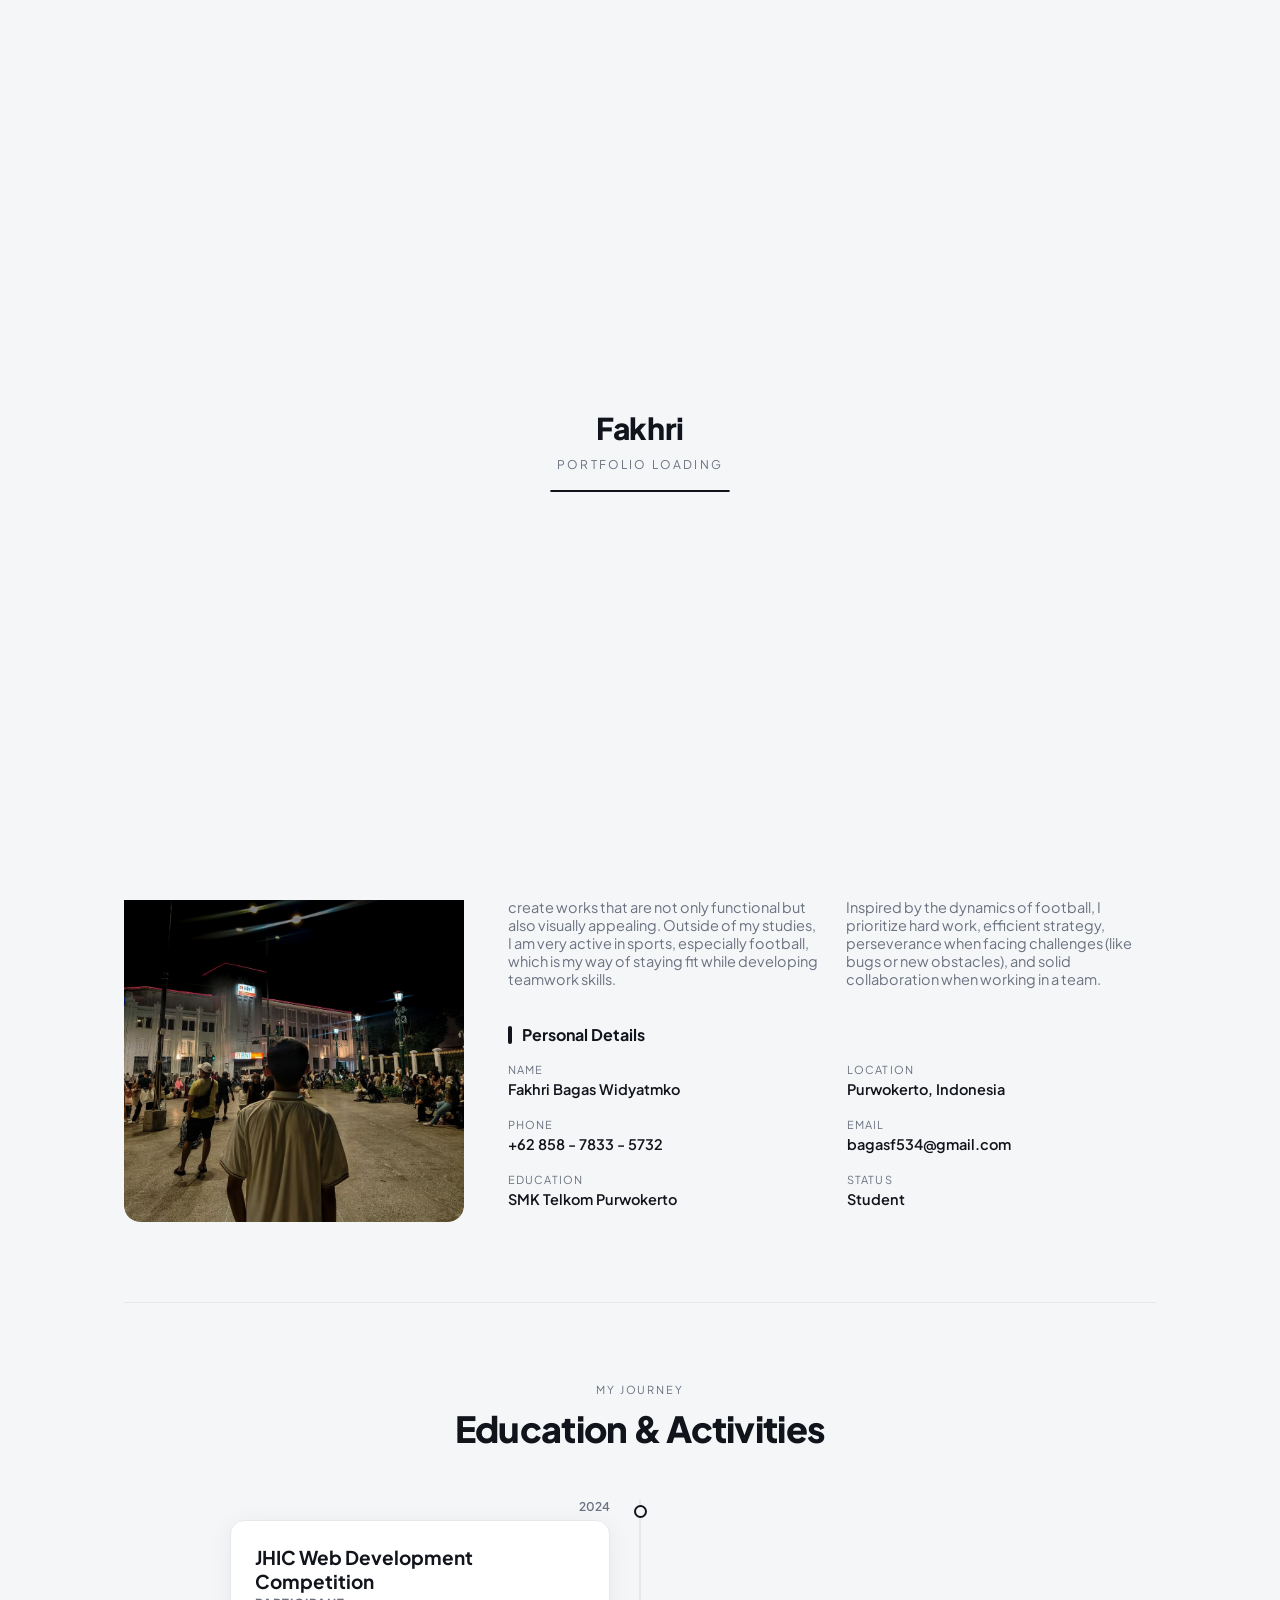
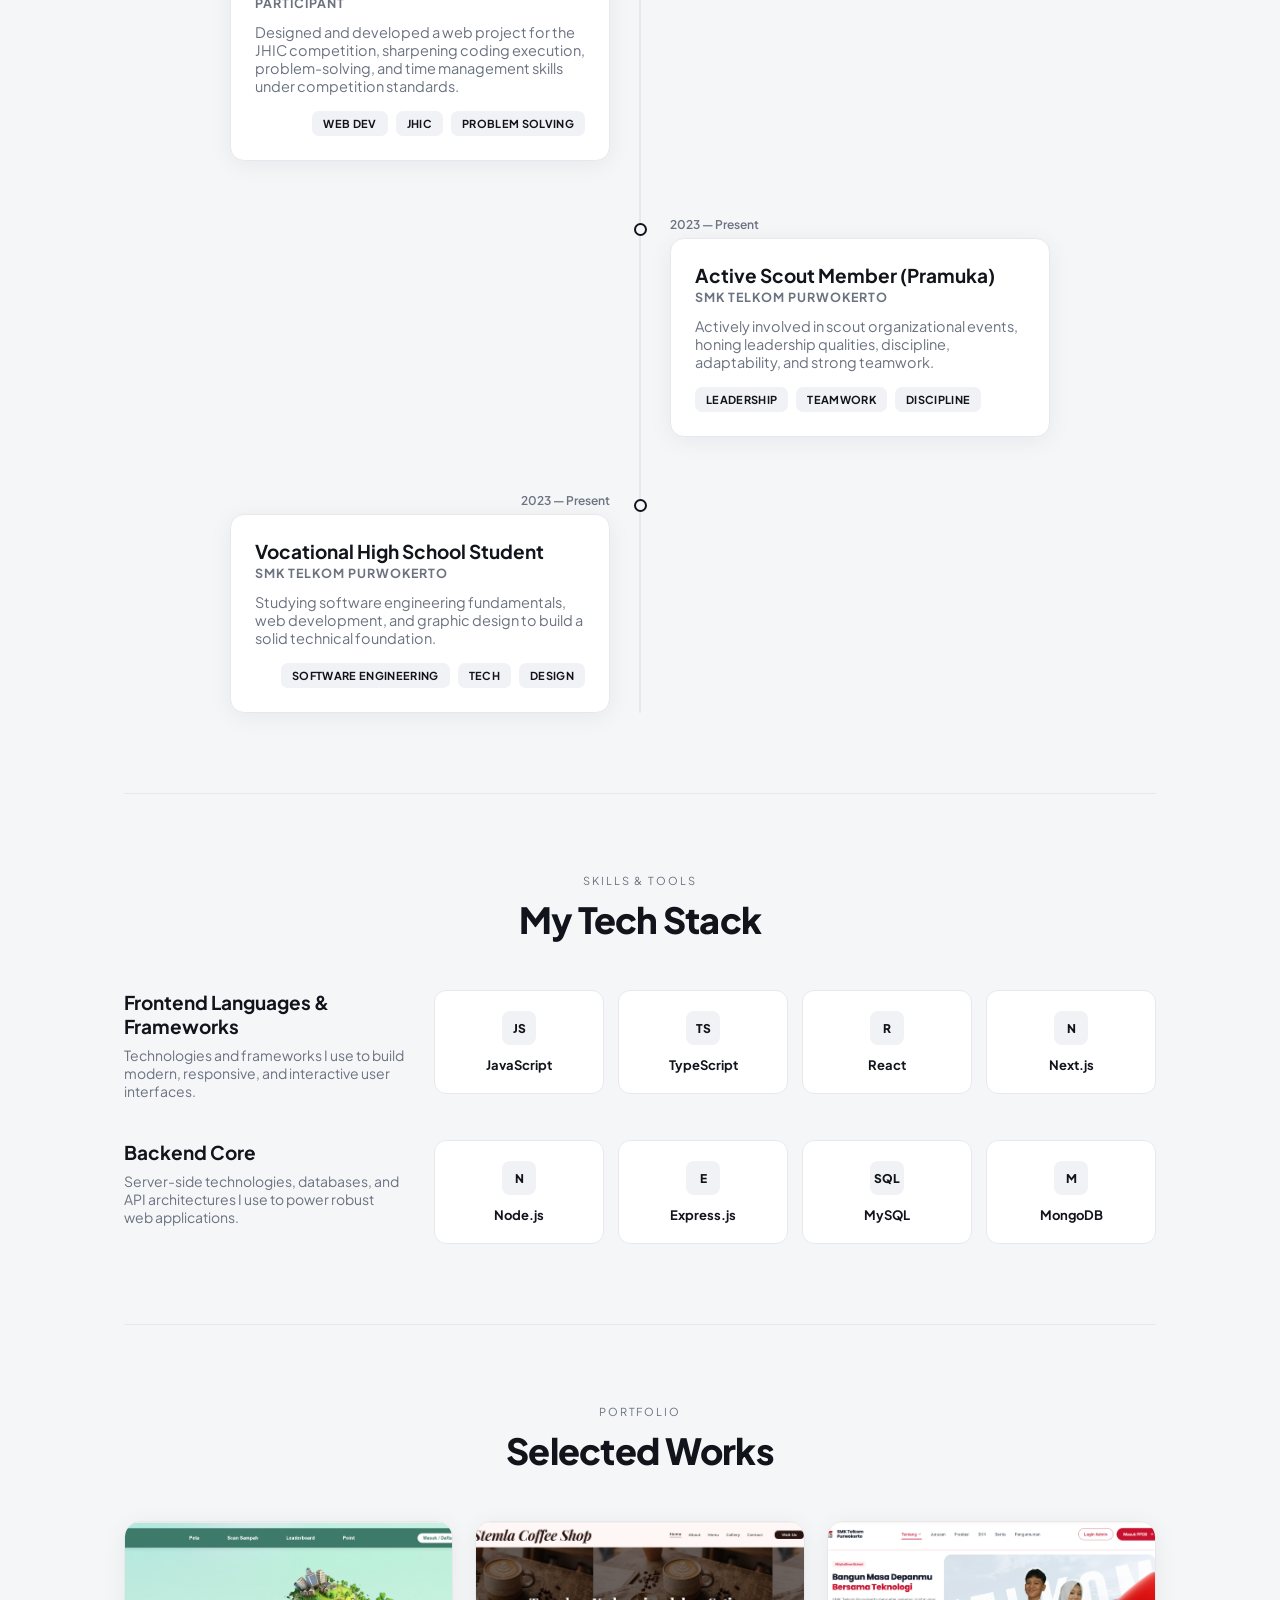
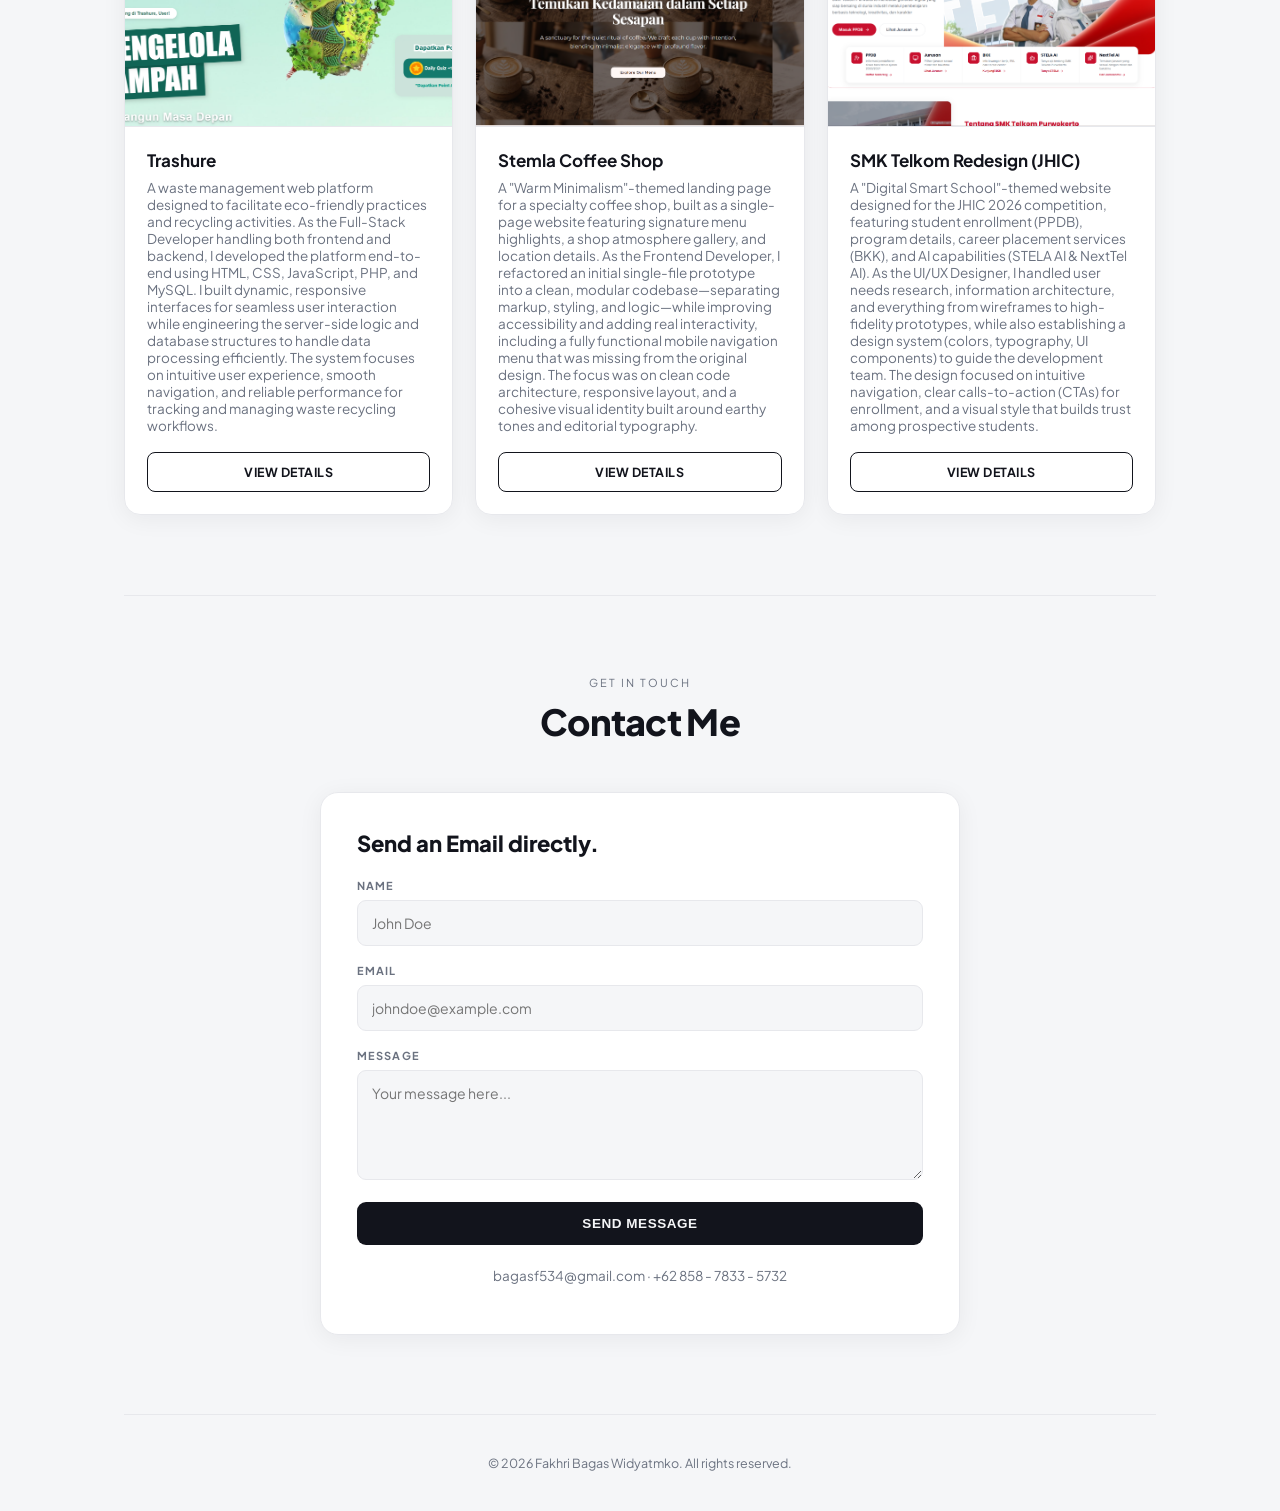
==== index.html @ 820fee33 "Menambahkan fitur baru" ====
<!DOCTYPE html>
<html lang="en">
<head>
<meta charset="UTF-8">
<meta name="viewport" content="width=device-width, initial-scale=1.0">
<title>Fakhri — Portfolio</title>
<link rel="preconnect" href="https://fonts.googleapis.com">
<link href="https://fonts.googleapis.com/css2?family=Plus+Jakarta+Sans:wght@400;500;600;700;800&display=swap" rel="stylesheet">
<link rel="stylesheet" href="style.css">
</head>
<body>

<div id="loader">
  <div class="name">Fakhri</div>
  <div class="caption">PORTFOLIO LOADING</div>
  <div class="bar"><span></span></div>
</div>

<div class="navbar-outer">
  <nav>
    <span class="logo">PORTFOLIO.</span>
    <div class="navlinks">
      <a href="#home" class="active">Home</a>
      <a href="#about">About</a>
      <a href="#experience">Experience</a>
      <a href="#projects">Projects</a>
      <a href="#contact">Contacts</a>
    </div>
    <button class="theme-toggle" onclick="toggleTheme()" aria-label="Toggle light/dark mode">
      <svg class="moon" viewBox="0 0 24 24" fill="none" stroke="currentColor" stroke-width="1.8"><path d="M21 12.8A9 9 0 1 1 11.2 3 7.2 7.2 0 0 0 21 12.8Z"/></svg>
      <svg class="sun" viewBox="0 0 24 24" fill="none" stroke="currentColor" stroke-width="1.8"><circle cx="12" cy="12" r="4.2"/><path d="M12 2.5v2.2M12 19.3v2.2M4.9 4.9l1.6 1.6M17.5 17.5l1.6 1.6M2.5 12h2.2M19.3 12h2.2M4.9 19.1l1.6-1.6M17.5 6.5l1.6-1.6"/></svg>
    </button>
  </nav>
</div>

<div class="wrap">

  <!-- ===== HERO ===== -->
  <section id="home" class="hero">
    <div>
      <h1>Hi, I'm Fakhri</h1>
      <p class="role"><span id="typedRole"></span><span class="cursor">|</span></p>
      <p class="bio">
        A passionate student exploring web technology and graphic design, dedicated to building clean digital solutions and continuous learning.
      </p>
      <div class="cta-row">
        <a class="btn solid" href="#projects">View Works →</a>
        <a class="btn outline" href="#contact">Contact Me</a>
      </div>
      <p class="connect-label">CONNECT</p>
      <div class="socials">
        <!-- LINK INSTAGRAM -->
        <a href="https://www.instagram.com/fbgs18_?stkn=YmcwOGV4OHg1bXRt" target="_blank" aria-label="Instagram"><svg viewBox="0 0 24 24" fill="none" stroke="currentColor" stroke-width="1.7"><rect x="3" y="3" width="18" height="18" rx="5"/><circle cx="12" cy="12" r="4"/><circle cx="17.3" cy="6.7" r="1"/></svg></a>
        <!-- LINK GITHUB -->
        <a href="https://github.com/fakhriwidyat?tab=repositories" target="_blank" aria-label="GitHub"><svg viewBox="0 0 24 24" fill="currentColor"><path d="M12 .5C5.65.5.5 5.66.5 12.02c0 5.09 3.29 9.4 7.86 10.93.58.11.79-.25.79-.56 0-.28-.01-1.02-.02-2-3.2.7-3.88-1.54-3.88-1.54-.52-1.34-1.28-1.7-1.28-1.7-1.05-.72.08-.7.08-.7 1.16.08 1.77 1.2 1.77 1.2 1.03 1.77 2.7 1.26 3.36.96.1-.75.4-1.26.73-1.55-2.55-.29-5.24-1.28-5.24-5.7 0-1.26.45-2.29 1.19-3.1-.12-.29-.52-1.46.11-3.05 0 0 .97-.31 3.18 1.18a11 11 0 0 1 5.79 0c2.2-1.49 3.17-1.18 3.17-1.18.64 1.59.24 2.76.12 3.05.74.81 1.18 1.84 1.18 3.1 0 4.43-2.69 5.4-5.25 5.69.41.36.78 1.08.78 2.17 0 1.57-.01 2.83-.01 3.22 0 .31.21.68.8.56A10.52 10.52 0 0 0 23.5 12c0-6.35-5.15-11.5-11.5-11.5Z"/></svg></a>
        <!-- LINK LINKEDIN -->
        <a href="https://www.linkedin.com/in/fakhri-bagas-18b0373b7?utm_source=share_via&utm_content=profile&utm_medium=member_android" target="_blank" aria-label="LinkedIn"><svg viewBox="0 0 24 24" fill="currentColor"><path d="M20.45 20.45h-3.55v-5.57c0-1.33-.02-3.04-1.85-3.04-1.86 0-2.14 1.45-2.14 2.94v5.67H9.36V9h3.41v1.56h.05c.47-.9 1.63-1.85 3.36-1.85 3.6 0 4.27 2.37 4.27 5.45v6.29ZM5.34 7.43a2.06 2.06 0 1 1 0-4.12 2.06 2.06 0 0 1 0 4.12ZM7.12 20.45H3.56V9h3.56v11.45Z"/></svg></a>
      </div>
    </div>

    <!-- FOTO HERO -->
    <div class="hero-photo">
      <div class="photo-circle" style="border: none; overflow: hidden; padding: 0;">
        <img src="ft/profil.jpeg" alt="Fakhri" style="width: 100%; height: 100%; object-fit: cover; border-radius: 50%;">
      </div>
      <div class="badge badge-1"><span class="ic"><svg viewBox="0 0 24 24" fill="none" stroke="currentColor" stroke-width="2"><circle cx="12" cy="12" r="9"/><path d="M12 7v5l3 3"/></svg></span>Active Student</div>
      <div class="badge badge-2"><span class="ic"><svg viewBox="0 0 24 24" fill="none" stroke="currentColor" stroke-width="2"><path d="M8 5l-5 7 5 7M16 5l5 7-5 7"/></svg></span>Tech &amp; Design</div>
      <div class="badge badge-3"><span class="ic"><svg viewBox="0 0 24 24" fill="none" stroke="currentColor" stroke-width="2"><rect x="3" y="4" width="18" height="13" rx="2"/><path d="M8 21h8M12 17v4"/></svg></span>Team Player</div>
    </div>
  </section>

  <!-- ===== ABOUT ===== -->
  <section id="about" class="block">
    <div class="sec-head reveal">
      <p class="eyebrow">PROFILE</p>
      <h2 class="sec-title">About Me</h2>
    </div>
    <div class="about-grid reveal">
      
      <!-- FOTO ABOUT -->
      <div class="about-photo" style="border: none; overflow: hidden; padding: 0;">
        <img src="ft/about.jpeg" alt="Fakhri" style="width: 100%; height: 100%; object-fit: cover; border-radius: 16px;">
      </div>

      <div>
        <div class="about-cols">
          <div>
            <h3>Who Am I</h3>
            <p>I am a student with a strong passion for technology and digital development. I love exploring new things and combining technical logic with my hobby in graphic design to create works that are not only functional but also visually appealing. Outside of my studies, I am very active in sports, especially football, which is my way of staying fit while developing teamwork skills.</p>
          </div>
          <div>
            <h3>My Approach</h3>
            <p>As an active learner, I bring curiosity and discipline to every task or project I undertake. I always strive to balance technical understanding with design aesthetics. Inspired by the dynamics of football, I prioritize hard work, efficient strategy, perseverance when facing challenges (like bugs or new obstacles), and solid collaboration when working in a team.</p>
          </div>
        </div>
        <p class="pd-title">Personal Details</p>
        <div class="pd-grid">
          <div><p class="lbl">NAME</p><p class="val">Fakhri Bagas Widyatmko</p></div>
          <div><p class="lbl">LOCATION</p><p class="val">Purwokerto, Indonesia</p></div>
          <div><p class="lbl">PHONE</p><p class="val">+62 858 - 7833 - 5732</p></div>
          <div><p class="lbl">EMAIL</p><p class="val">bagasf534@gmail.com</p></div>
          <div><p class="lbl">EDUCATION</p><p class="val">SMK Telkom Purwokerto</p></div>
          <div><p class="lbl">STATUS</p><p class="val">Student</p></div>
        </div>
      </div>
    </div>
  </section>

  <!-- ===== EXPERIENCE / MY JOURNEY ===== -->
  <section id="experience" class="block">
    <div class="sec-head reveal">
      <p class="eyebrow">MY JOURNEY</p>
      <h2 class="sec-title">Education &amp; Activities</h2>
    </div>
    <div class="timeline reveal" id="timeline">
      <div class="timeline-track"><span id="timelineFill"></span></div>

      <!-- ITEM 1: LOMBA JHIC -->
      <div class="t-item">
        <div class="t-card-wrap">
          <p class="t-year">2024</p>
          <div class="t-card">
            <p class="t-role">JHIC Web Development Competition</p>
            <p class="t-company">PARTICIPANT</p>
            <p class="t-desc">Designed and developed a web project for the JHIC competition, sharpening coding execution, problem-solving, and time management skills under competition standards.</p>
            <div class="t-tags"><span>WEB DEV</span><span>JHIC</span><span>PROBLEM SOLVING</span></div>
          </div>
        </div>
        <span class="t-dot"></span>
        <div></div>
      </div>

      <!-- ITEM 2: ORGANISASI PRAMUKA -->
      <div class="t-item right">
        <div></div>
        <span class="t-dot"></span>
        <div class="t-card-wrap">
          <p class="t-year">2023 — Present</p>
          <div class="t-card">
            <p class="t-role">Active Scout Member (Pramuka)</p>
            <p class="t-company">SMK TELKOM PURWOKERTO</p>
            <p class="t-desc">Actively involved in scout organizational events, honing leadership qualities, discipline, adaptability, and strong teamwork.</p>
            <div class="t-tags"><span>LEADERSHIP</span><span>TEAMWORK</span><span>DISCIPLINE</span></div>
          </div>
        </div>
      </div>

      <!-- ITEM 3: PENDIDIKAN -->
      <div class="t-item">
        <div class="t-card-wrap">
          <p class="t-year">2023 — Present</p>
          <div class="t-card">
            <p class="t-role">Vocational High School Student</p>
            <p class="t-company">SMK TELKOM PURWOKERTO</p>
            <p class="t-desc">Studying software engineering fundamentals, web development, and graphic design to build a solid technical foundation.</p>
            <div class="t-tags"><span>SOFTWARE ENGINEERING</span><span>TECH</span><span>DESIGN</span></div>
          </div>
        </div>
        <span class="t-dot"></span>
        <div></div>
      </div>
    </div>
  </section>

  <!-- ===== SKILLS ===== -->
  <section id="skills" class="block">
    <div class="sec-head reveal">
      <p class="eyebrow">SKILLS &amp; TOOLS</p>
      <h2 class="sec-title">My Tech Stack</h2>
    </div>

    <div class="skill-block reveal">
      <div class="skill-block-head">
        <div>
          <h3>Frontend Languages &amp; Frameworks</h3>
          <p>Technologies and frameworks I use to build modern, responsive, and interactive user interfaces.</p>
        </div>
        <div class="skill-grid">
          <div class="skill-card"><div class="skill-dot">JS</div><div class="name">JavaScript</div></div>
          <div class="skill-card"><div class="skill-dot">TS</div><div class="name">TypeScript</div></div>
          <div class="skill-card"><div class="skill-dot">R</div><div class="name">React</div></div>
          <div class="skill-card"><div class="skill-dot">N</div><div class="name">Next.js</div></div>
        </div>
      </div>
    </div>

    <div class="skill-block reveal">
      <div class="skill-block-head">
        <div>
          <h3>Backend Core</h3>
          <p>Server-side technologies, databases, and API architectures I use to power robust web applications.</p>
        </div>
        <div class="skill-grid">
          <div class="skill-card"><div class="skill-dot">N</div><div class="name">Node.js</div></div>
          <div class="skill-card"><div class="skill-dot">E</div><div class="name">Express.js</div></div>
          <div class="skill-card"><div class="skill-dot">SQL</div><div class="name">MySQL</div></div>
          <div class="skill-card"><div class="skill-dot">M</div><div class="name">MongoDB</div></div>
        </div>
      </div>
    </div>
  </section>

  <!-- ===== PROJECTS ===== -->
  <section id="projects" class="block">
    <div class="sec-head reveal">
      <p class="eyebrow">PORTFOLIO</p>
      <h2 class="sec-title">Selected Works</h2>
    </div>
    <div class="proj-grid reveal">
      
      <!-- PROYEK 1: TRASHURE -->
      <div class="proj-card">
        <div class="proj-thumb">
          <img src="ft/trshure.jpeg" alt="Trashure Website" style="width: 100%; height: 100%; object-fit: cover; border-radius: inherit;">
        </div>
        <div class="proj-body">
          <p class="proj-title">Trashure</p>
          <p class="proj-desc">A waste management web platform designed to facilitate eco-friendly practices and recycling activities. As the Full-Stack Developer handling both frontend and backend, I developed the platform end-to-end using HTML, CSS, JavaScript, PHP, and MySQL. I built dynamic, responsive interfaces for seamless user interaction while engineering the server-side logic and database structures to handle data processing efficiently. The system focuses on intuitive user experience, smooth navigation, and reliable performance for tracking and managing waste recycling workflows.</p>
          <a class="proj-btn" href="project-trashure.html">VIEW DETAILS</a>
        </div>
      </div>

      <!-- PROYEK 2: WEB COFFEE -->
      <div class="proj-card">
        <div class="proj-thumb">
          <img src="ft/stemla.jpeg" alt="Stemla Coffee Shop" style="width: 100%; height: 100%; object-fit: cover; border-radius: inherit;">
        </div>
        <div class="proj-body">
          <p class="proj-title">Stemla Coffee Shop</p>
          <p class="proj-desc">A "Warm Minimalism"-themed landing page for a specialty coffee shop, built as a single-page website featuring signature menu highlights, a shop atmosphere gallery, and location details. As the Frontend Developer, I refactored an initial single-file prototype into a clean, modular codebase—separating markup, styling, and logic—while improving accessibility and adding real interactivity, including a fully functional mobile navigation menu that was missing from the original design. The focus was on clean code architecture, responsive layout, and a cohesive visual identity built around earthy tones and editorial typography.</p>
          <a class="proj-btn" href="project-coffee.html">VIEW DETAILS</a>
        </div>
      </div>

      <!-- PROYEK 3: SMK TELKOM (JHIC) -->
      <div class="proj-card">
        <div class="proj-thumb">
          <img src="ft/smk.jpeg" alt="SMK Telkom Purwokerto Redesign" style="width: 100%; height: 100%; object-fit: cover; border-radius: inherit;">
        </div>
        <div class="proj-body">
          <p class="proj-title">SMK Telkom Redesign (JHIC)</p>
          <p class="proj-desc">A "Digital Smart School"-themed website designed for the JHIC 2026 competition, featuring student enrollment (PPDB), program details, career placement services (BKK), and AI capabilities (STELA AI & NextTel AI). As the UI/UX Designer, I handled user needs research, information architecture, and everything from wireframes to high-fidelity prototypes, while also establishing a design system (colors, typography, UI components) to guide the development team. The design focused on intuitive navigation, clear calls-to-action (CTAs) for enrollment, and a visual style that builds trust among prospective students.</p>
          <a class="proj-btn" href="project-smktelkom.html">VIEW DETAILS</a>
        </div>
      </div>

    </div>
  </section>

  <!-- ===== CONTACT ===== -->
  <section id="contact" class="block">
    <div class="sec-head reveal">
      <p class="eyebrow">GET IN TOUCH</p>
      <h2 class="sec-title">Contact Me</h2>
    </div>
    <div class="contact-box reveal">
      <h3>Send an Email directly.</h3>
      
      <!-- FORM KONTAK FORMSPREE -->
      <form id="contactForm" action="https://formspree.io/f/moeqoeab" method="POST">
        <div class="field"><label>NAME</label><input type="text" name="name" placeholder="John Doe" required></div>
        <div class="field"><label>EMAIL</label><input type="email" name="email" placeholder="johndoe@example.com" required></div>
        <div class="field"><label>MESSAGE</label><textarea name="message" placeholder="Your message here..." required></textarea></div>
        <button class="send-btn" type="submit" id="submitBtn">SEND MESSAGE</button>
      </form>

      <p class="alt-contact">bagasf534@gmail.com · +62 858 - 7833 - 5732</p>
    </div>
  </section>

  <footer>© 2026 Fakhri Bagas Widyatmko. All rights reserved.</footer>
</div>

<script src="js/theme.js"></script>
<script src="js/loader.js"></script>
<script src="js/typewriter.js"></script>
<script src="js/scroll-effects.js"></script>
<script src="js/contact.js"></script>

</body>
</html>
---- style.css ----
:root{
  --bg:#F5F6F8;
  --surface:#FFFFFF;
  --ink:#12141C;
  --muted:#6B7280;
  --border:#E7E8EC;
  --chip:#F1F2F5;
  --shadow:0 4px 24px rgba(18,20,28,.06);
}
html[data-theme="dark"]{
  --bg:#0E1117;
  --surface:#161B24;
  --ink:#EDEEF2;
  --muted:#9AA3AF;
  --border:#262C38;
  --chip:#1E2430;
  --shadow:0 4px 24px rgba(0,0,0,.35);
}
*{box-sizing:border-box;}
html{scroll-behavior:smooth;}
body{
  margin:0;
  background:var(--bg);
  color:var(--ink);
  font-family:'Plus Jakarta Sans',system-ui,sans-serif;
  transition:background .25s ease, color .25s ease;
  -webkit-font-smoothing:antialiased;
}
.wrap{max-width:1080px;margin:0 auto;padding:0 24px;}
a{color:inherit;text-decoration:none;}
img{max-width:100%;display:block;}
section{scroll-margin-top:110px;}

/* ===== Loading screen ===== */
#loader{
  position:fixed;inset:0;z-index:999;
  background:var(--bg);
  display:flex;flex-direction:column;align-items:center;justify-content:center;
  transition:opacity .9s cubic-bezier(.22,1,.36,1), visibility .9s cubic-bezier(.22,1,.36,1), filter .9s cubic-bezier(.22,1,.36,1);
}
#loader.hide{opacity:0;visibility:hidden;filter:blur(6px);}
#loader .name, #loader .caption{
  opacity:0;transform:translateY(22px);filter:blur(6px);
  animation:riseIn 1.1s cubic-bezier(.16,1,.3,1) forwards;
}
#loader .name{font-size:30px;font-weight:800;letter-spacing:-.01em;animation-delay:.15s;}
#loader .caption{font-size:12px;letter-spacing:.18em;color:var(--muted);margin:10px 0 18px;animation-delay:.4s;}
#loader .bar{width:180px;height:2px;background:var(--border);position:relative;overflow:hidden;border-radius:2px;opacity:0;animation:riseIn 1.1s cubic-bezier(.16,1,.3,1) forwards;animation-delay:.65s;}
#loader .bar span{
  position:absolute;left:0;top:0;bottom:0;width:0%;background:var(--ink);border-radius:2px;
  transition:width 2s cubic-bezier(.22,1,.36,1);
}
#loader .bar span.fill{width:100%;}
@keyframes riseIn{
  to{opacity:1;transform:translateY(0);filter:blur(0);}
}

/* ===== Nav ===== */
.navbar-outer{position:sticky;top:18px;z-index:100;display:flex;justify-content:center;padding:0 24px;}
nav{
  width:100%;max-width:920px;
  display:flex;align-items:center;justify-content:space-between;
  background:var(--surface);
  border:1px solid var(--border);
  border-radius:100px;
  padding:12px 22px;
  box-shadow:var(--shadow);
}
.logo{font-weight:800;font-size:16px;letter-spacing:-.01em;}
.navlinks{display:flex;gap:26px;}
.navlinks a{font-size:14px;color:var(--muted);font-weight:500;}
.navlinks a.active{color:var(--ink);font-weight:600;}
.theme-toggle{
  width:34px;height:34px;border-radius:50%;border:1px solid var(--border);
  background:var(--surface);color:var(--ink);cursor:pointer;
  display:flex;align-items:center;justify-content:center;
}
.theme-toggle svg{width:16px;height:16px;}
.theme-toggle .sun{display:none;}
html[data-theme="dark"] .theme-toggle .moon{display:none;}
html[data-theme="dark"] .theme-toggle .sun{display:block;}
@media (max-width:760px){
  .navlinks{display:none;}
}

/* ===== Hero ===== */
.hero{
  display:grid;grid-template-columns:1fr 1fr;gap:40px;align-items:center;
  padding:70px 0 90px;
}
.hero h1{font-size:50px;font-weight:800;letter-spacing:-.02em;margin:0 0 6px;line-height:1.05;}
.hero .role{font-size:22px;font-weight:600;color:var(--muted);margin:0 0 20px;min-height:30px;}
.hero .role .cursor{animation:blink 1s step-end infinite;}
@keyframes blink{50%{opacity:0;}}

/* ===== Scroll reveal ===== */
.reveal{
  opacity:0;transform:translateY(36px);filter:blur(9px);
  transition:opacity 1.1s cubic-bezier(.16,1,.3,1), transform 1.1s cubic-bezier(.16,1,.3,1), filter 1.1s cubic-bezier(.16,1,.3,1);
  will-change:opacity, transform, filter;
}
.reveal.in{opacity:1;transform:translateY(0);filter:blur(0);}
.hero p.bio{font-size:15.5px;color:var(--muted);max-width:46ch;margin:0 0 28px;}
.cta-row{display:flex;gap:12px;margin-bottom:34px;flex-wrap:wrap;}
.btn{
  display:inline-flex;align-items:center;gap:8px;
  padding:13px 22px;border-radius:10px;font-size:14px;font-weight:600;
  border:1px solid var(--ink);cursor:pointer;
}
.btn.solid{background:var(--ink);color:var(--bg);}
.btn.outline{background:transparent;color:var(--ink);}
.connect-label{font-size:11px;letter-spacing:.16em;color:var(--muted);margin:0 0 12px;}
.socials{display:flex;gap:10px;}
.socials a{
  width:38px;height:38px;border-radius:9px;border:1px solid var(--border);
  display:flex;align-items:center;justify-content:center;
}
.socials a:hover{border-color:var(--ink);}
.socials svg{width:17px;height:17px;}

.hero-photo{position:relative;display:flex;justify-content:center;}
.photo-circle{
  width:100%;max-width:380px;aspect-ratio:1/1;border-radius:50%;
  background:var(--chip);
  border:1.5px dashed var(--muted);
  display:flex;align-items:center;justify-content:center;
  font-size:12px;color:var(--muted);text-align:center;line-height:1.5;
  font-weight:600;
}
.badge{
  position:absolute;
  background:var(--surface);border:1px solid var(--border);border-radius:10px;
  padding:10px 14px;display:flex;align-items:center;gap:10px;
  box-shadow:var(--shadow);font-size:13px;font-weight:600;white-space:nowrap;
}
.badge .ic{
  width:26px;height:26px;border-radius:7px;background:var(--ink);color:var(--bg);
  display:flex;align-items:center;justify-content:center;flex:0 0 auto;
}
.badge .ic svg{width:13px;height:13px;}
.badge-1{bottom:14%;left:-6%;}
.badge-2{bottom:0%;left:8%;}
.badge-3{bottom:-6%;left:24%;}
@media (max-width:760px){
  .hero{grid-template-columns:1fr;padding-top:40px;}
  .hero h1{font-size:36px;}
  .hero-photo{margin-top:70px;}
}

/* ===== Section heading ===== */
.sec-head{text-align:center;margin-bottom:48px;}
.eyebrow{font-size:11px;letter-spacing:.18em;color:var(--muted);margin:0 0 10px;}
.sec-title{font-size:36px;font-weight:800;letter-spacing:-.02em;margin:0;}
section.block{padding:80px 0;border-top:1px solid var(--border);}

/* ===== About ===== */
.about-grid{display:grid;grid-template-columns:340px 1fr;gap:44px;}
.about-photo{
  width:100%;aspect-ratio:4/5;border-radius:16px;background:var(--chip);
  border:1.5px dashed var(--muted);display:flex;align-items:center;justify-content:center;
  font-size:12px;color:var(--muted);text-align:center;font-weight:600;
}
.about-cols{display:grid;grid-template-columns:1fr 1fr;gap:28px;margin-bottom:36px;}
.about-cols h3{font-size:15px;font-weight:700;margin:0 0 10px;}
.about-cols p{font-size:14.5px;color:var(--muted);margin:0;}
.pd-title{
  display:flex;align-items:center;gap:10px;font-size:16px;font-weight:700;margin:0 0 18px;
}
.pd-title::before{content:"";width:4px;height:18px;background:var(--ink);border-radius:2px;}
.pd-grid{display:grid;grid-template-columns:1fr 1fr;gap:20px 30px;}
.pd-grid .lbl{font-size:11px;letter-spacing:.1em;color:var(--muted);margin:0 0 4px;}
.pd-grid .val{font-size:14.5px;font-weight:600;margin:0;}
@media (max-width:760px){
  .about-grid{grid-template-columns:1fr;}
  .about-cols{grid-template-columns:1fr;}
}

/* ===== Experience (zigzag timeline) ===== */
.timeline{max-width:820px;margin:0 auto;position:relative;}
.timeline-track{
  position:absolute;left:50%;top:0;bottom:0;width:2px;transform:translateX(-50%);
  background:var(--border);border-radius:2px;overflow:hidden;
}
.timeline-track span{
  display:block;width:100%;height:0%;background:var(--ink);
}
.t-item{
  position:relative;display:grid;grid-template-columns:1fr 60px 1fr;align-items:start;
  padding-bottom:56px;
}
.t-item:last-child{padding-bottom:0;}
.t-item .t-card-wrap{grid-column:1;}
.t-item.right .t-card-wrap{grid-column:3;}
.t-dot{
  grid-column:2;justify-self:center;margin-top:6px;width:13px;height:13px;border-radius:50%;
  background:var(--bg);border:2px solid var(--ink);z-index:1;
}
.t-year{font-size:12px;color:var(--muted);font-weight:600;margin:0 0 6px;}
.t-item.right .t-year, .t-item.right .t-card{text-align:left;}
.t-item:not(.right) .t-card-wrap{text-align:right;}
.t-card{background:var(--surface);border:1px solid var(--border);border-radius:14px;padding:24px;box-shadow:var(--shadow);text-align:left;}
.t-role{font-size:19px;font-weight:700;margin:0 0 2px;}
.t-company{font-size:12.5px;letter-spacing:.08em;color:var(--muted);font-weight:700;margin:0 0 12px;}
.t-desc{font-size:14.5px;color:var(--muted);margin:0 0 16px;}
.t-tags{display:flex;flex-wrap:wrap;gap:8px;}
.t-item:not(.right) .t-tags{justify-content:flex-end;}
.t-tags span{font-size:11px;font-weight:700;letter-spacing:.03em;background:var(--chip);padding:6px 11px;border-radius:7px;}
@media (max-width:700px){
  .timeline-track{left:6px;}
  .t-item, .t-item.right{grid-template-columns:26px 1fr;}
  .t-item .t-card-wrap, .t-item.right .t-card-wrap{grid-column:2;text-align:left !important;}
  .t-item .t-dot, .t-item.right .t-dot{grid-column:1;justify-self:start;}
  .t-item:not(.right) .t-tags{justify-content:flex-start;}
}

/* ===== Skills ===== */
.skill-block{margin-bottom:40px;}
.skill-block:last-child{margin-bottom:0;}
.skill-block-head{display:grid;grid-template-columns:280px 1fr;gap:30px;align-items:start;}
.skill-block-head h3{font-size:19px;font-weight:700;margin:0 0 8px;}
.skill-block-head p{font-size:14px;color:var(--muted);margin:0;max-width:32ch;}
.skill-grid{display:grid;grid-template-columns:repeat(4,1fr);gap:14px;}
.skill-card{
  background:var(--surface);border:1px solid var(--border);border-radius:12px;
  padding:20px 10px;text-align:center;
}
.skill-dot{
  width:34px;height:34px;border-radius:8px;background:var(--chip);margin:0 auto 12px;
  display:flex;align-items:center;justify-content:center;font-size:12px;font-weight:800;color:var(--ink);
}
.skill-card .name{font-size:13px;font-weight:700;}
@media (max-width:760px){
  .skill-block-head{grid-template-columns:1fr;}
  .skill-grid{grid-template-columns:repeat(2,1fr);}
}

/* ===== Projects ===== */
.proj-grid{display:grid;grid-template-columns:repeat(3,1fr);gap:22px;}

/* PERBAIKAN FLEXBOX DI BAGIAN INI */
.proj-card{
  background:var(--surface);
  border:1px solid var(--border);
  border-radius:16px;
  overflow:hidden;
  box-shadow:var(--shadow);
  display:flex;
  flex-direction:column;
  height:100%;
}
.proj-thumb{
  aspect-ratio:16/10;background:var(--chip);display:flex;align-items:center;justify-content:center;
  color:var(--muted);font-size:12px;font-weight:600;border-bottom:1px solid var(--border);
}
.proj-body{
  padding:22px;
  display:flex;
  flex-direction:column;
  flex-grow:1;
}
.proj-title{font-size:17px;font-weight:700;margin:0 0 8px;}
.proj-desc{font-size:13.5px;color:var(--muted);margin:0 0 18px;min-height:60px;}
.proj-btn{
  display:block;
  text-align:center;
  padding:11px;
  border-radius:8px;
  border:1px solid var(--ink);
  font-size:12.5px;
  font-weight:700;
  letter-spacing:.04em;
  margin-top:auto; /* Mendorong tombol sejajar di bagian bawah */
}
/* AKHIR PERBAIKAN */

.more-wrap{text-align:center;margin-top:34px;}
.more-link{
  display:inline-flex;align-items:center;gap:8px;padding:12px 20px;border:1px solid var(--border);
  border-radius:9px;font-size:13px;font-weight:700;letter-spacing:.03em;
}
@media (max-width:900px){.proj-grid{grid-template-columns:1fr 1fr;}}
@media (max-width:600px){.proj-grid{grid-template-columns:1fr;}}

/* ===== Contact ===== */
.contact-box{
  max-width:640px;margin:0 auto;background:var(--surface);border:1px solid var(--border);
  border-radius:18px;padding:36px;box-shadow:var(--shadow);
}
.contact-box h3{font-size:22px;font-weight:800;margin:0 0 22px;}
.field{margin-bottom:18px;}
.field label{display:block;font-size:11px;letter-spacing:.1em;color:var(--muted);margin-bottom:8px;font-weight:700;}
.field input, .field textarea{
  width:100%;padding:13px 14px;border-radius:9px;border:1px solid var(--border);
  background:var(--bg);color:var(--ink);font-family:inherit;font-size:14px;resize:vertical;
}
.field textarea{min-height:110px;}
.send-btn{
  width:100%;padding:14px;border-radius:9px;border:none;background:var(--ink);color:var(--bg);
  font-size:13.5px;font-weight:700;letter-spacing:.04em;cursor:pointer;
}
.alt-contact{text-align:center;margin-top:22px;font-size:13.5px;color:var(--muted);}

footer{padding:40px 0;text-align:center;font-size:12.5px;color:var(--muted);border-top:1px solid var(--border);}

@media (prefers-reduced-motion: reduce){
  html{scroll-behavior:auto;}
  *{animation:none !important;transition:none !important;}
}
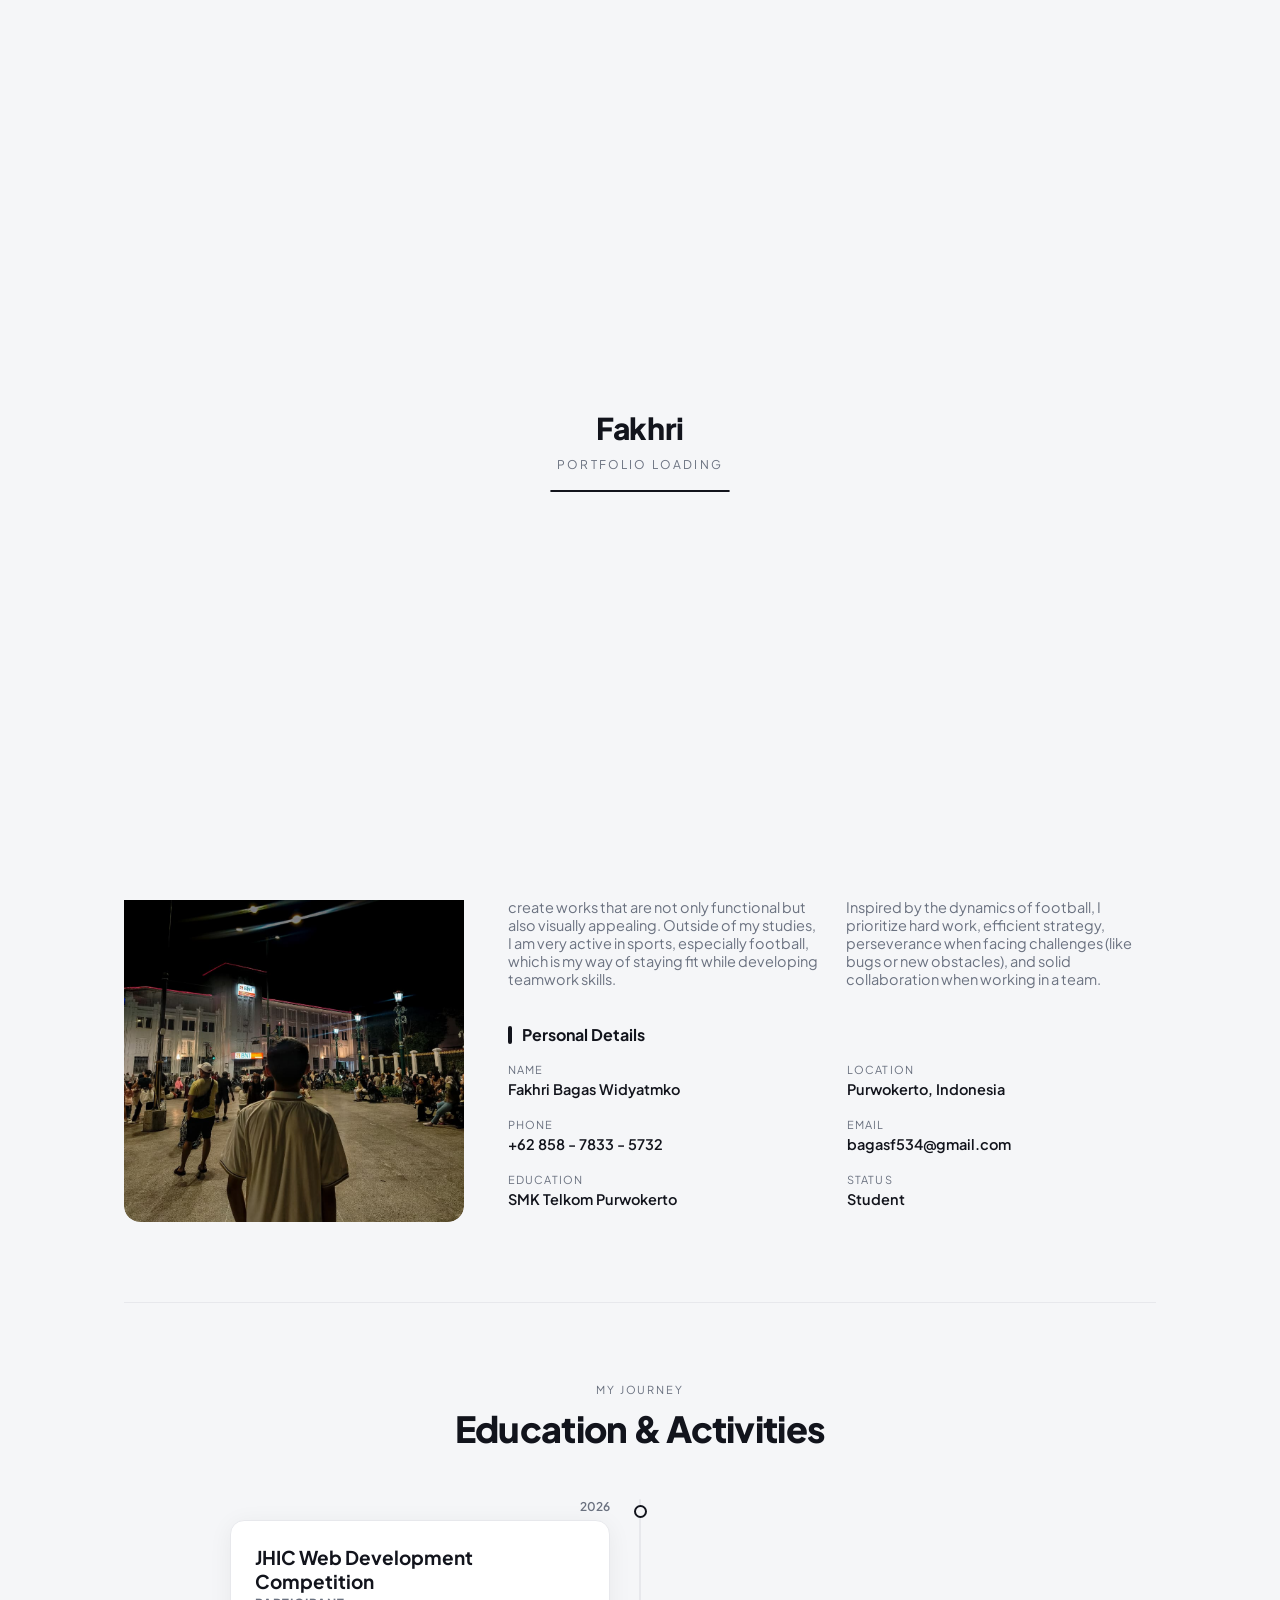
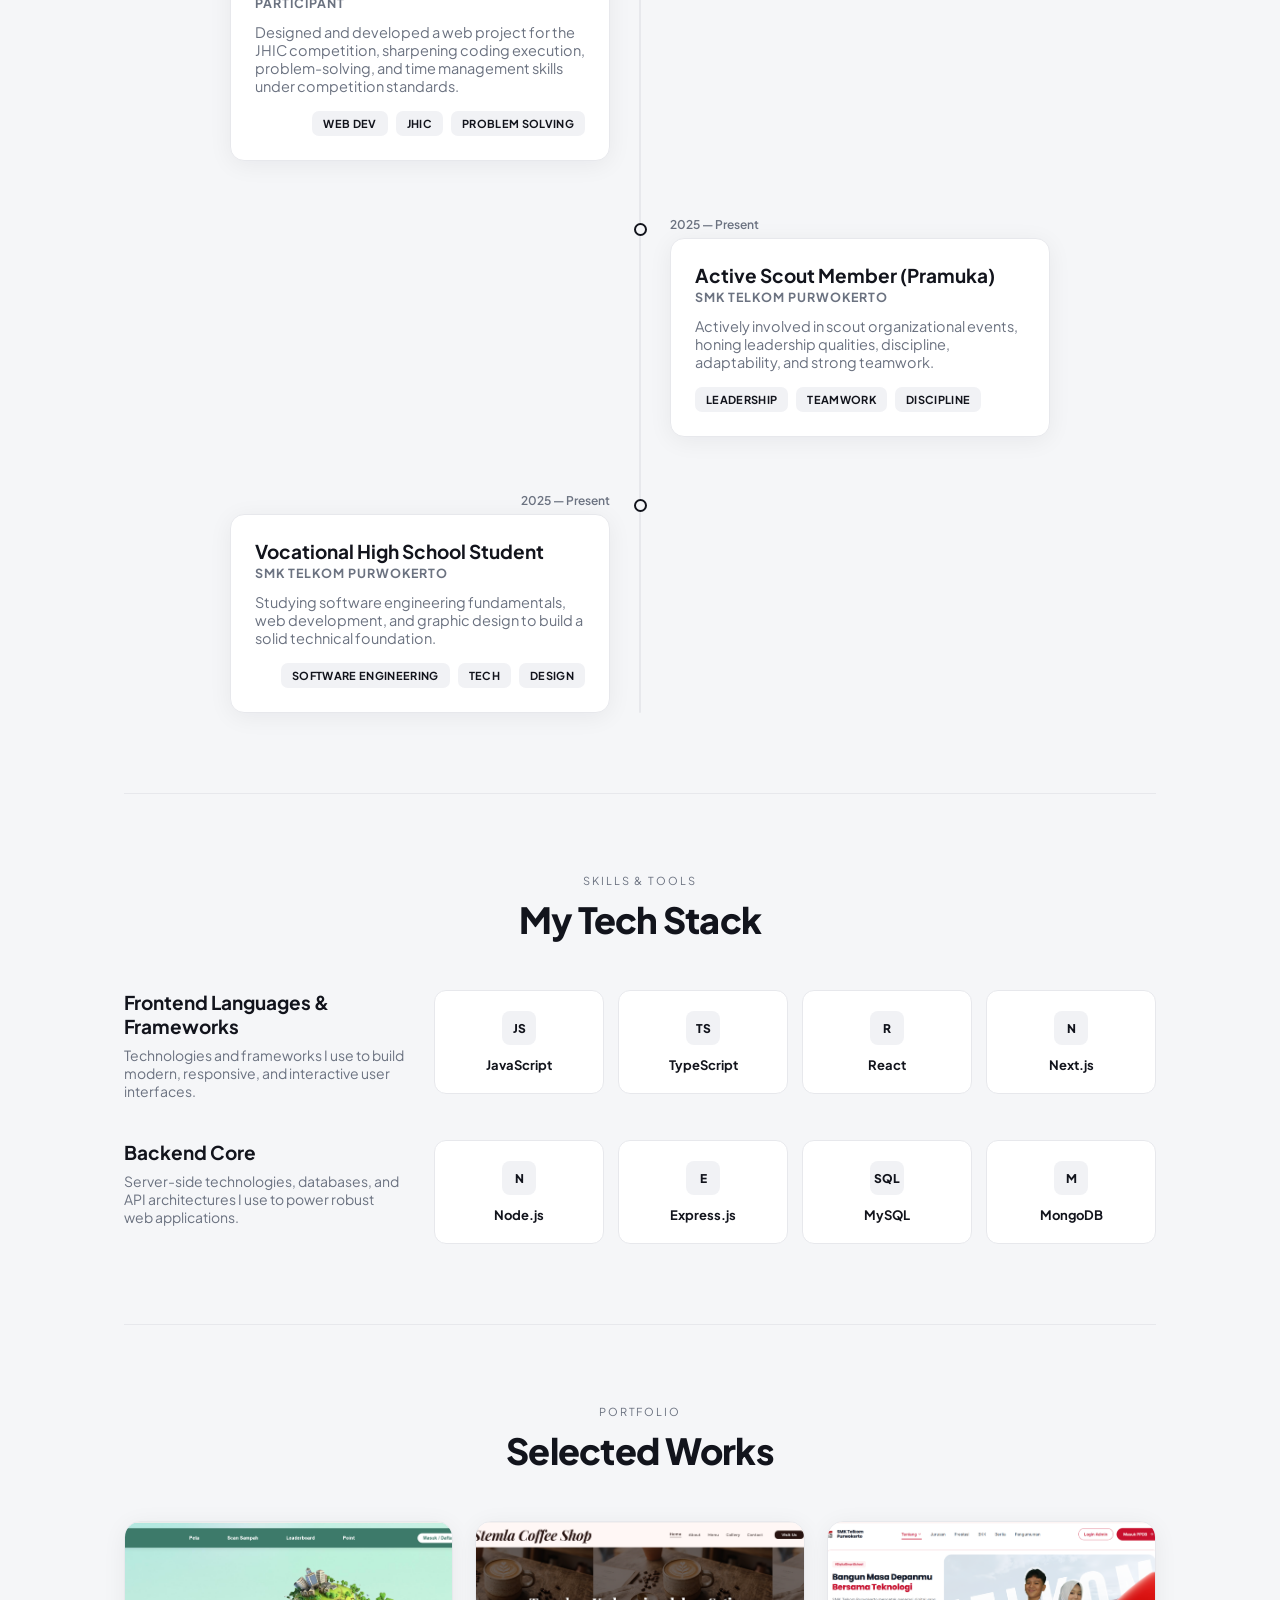
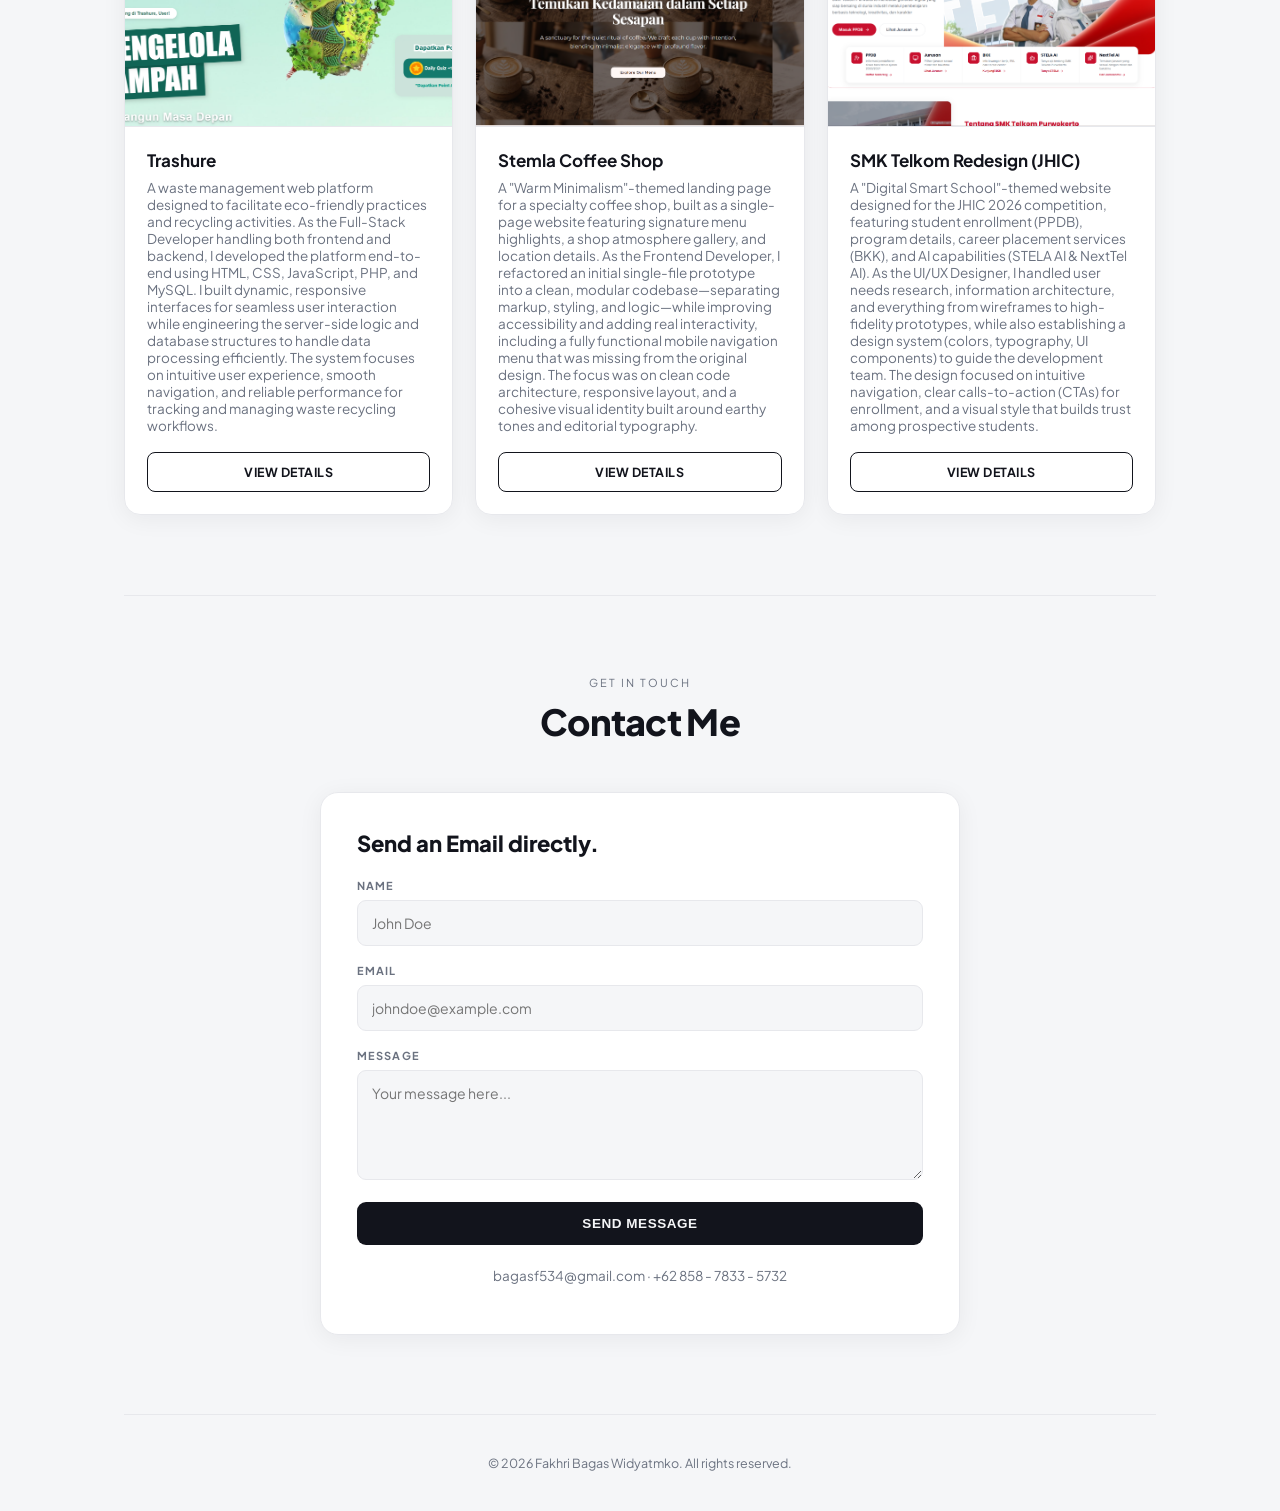
==== commit 3c2b7afb: "Update tampilan portofolio" ====
--- a/index.html
+++ b/index.html
@@ -118,7 +118,7 @@
       <!-- ITEM 1: LOMBA JHIC -->
       <div class="t-item">
         <div class="t-card-wrap">
-          <p class="t-year">2024</p>
+          <p class="t-year">2026</p>
           <div class="t-card">
             <p class="t-role">JHIC Web Development Competition</p>
             <p class="t-company">PARTICIPANT</p>
@@ -135,7 +135,7 @@
         <div></div>
         <span class="t-dot"></span>
         <div class="t-card-wrap">
-          <p class="t-year">2023 — Present</p>
+          <p class="t-year">2025 — Present</p>
           <div class="t-card">
             <p class="t-role">Active Scout Member (Pramuka)</p>
             <p class="t-company">SMK TELKOM PURWOKERTO</p>
@@ -148,7 +148,7 @@
       <!-- ITEM 3: PENDIDIKAN -->
       <div class="t-item">
         <div class="t-card-wrap">
-          <p class="t-year">2023 — Present</p>
+          <p class="t-year">2025 — Present</p>
           <div class="t-card">
             <p class="t-role">Vocational High School Student</p>
             <p class="t-company">SMK TELKOM PURWOKERTO</p>
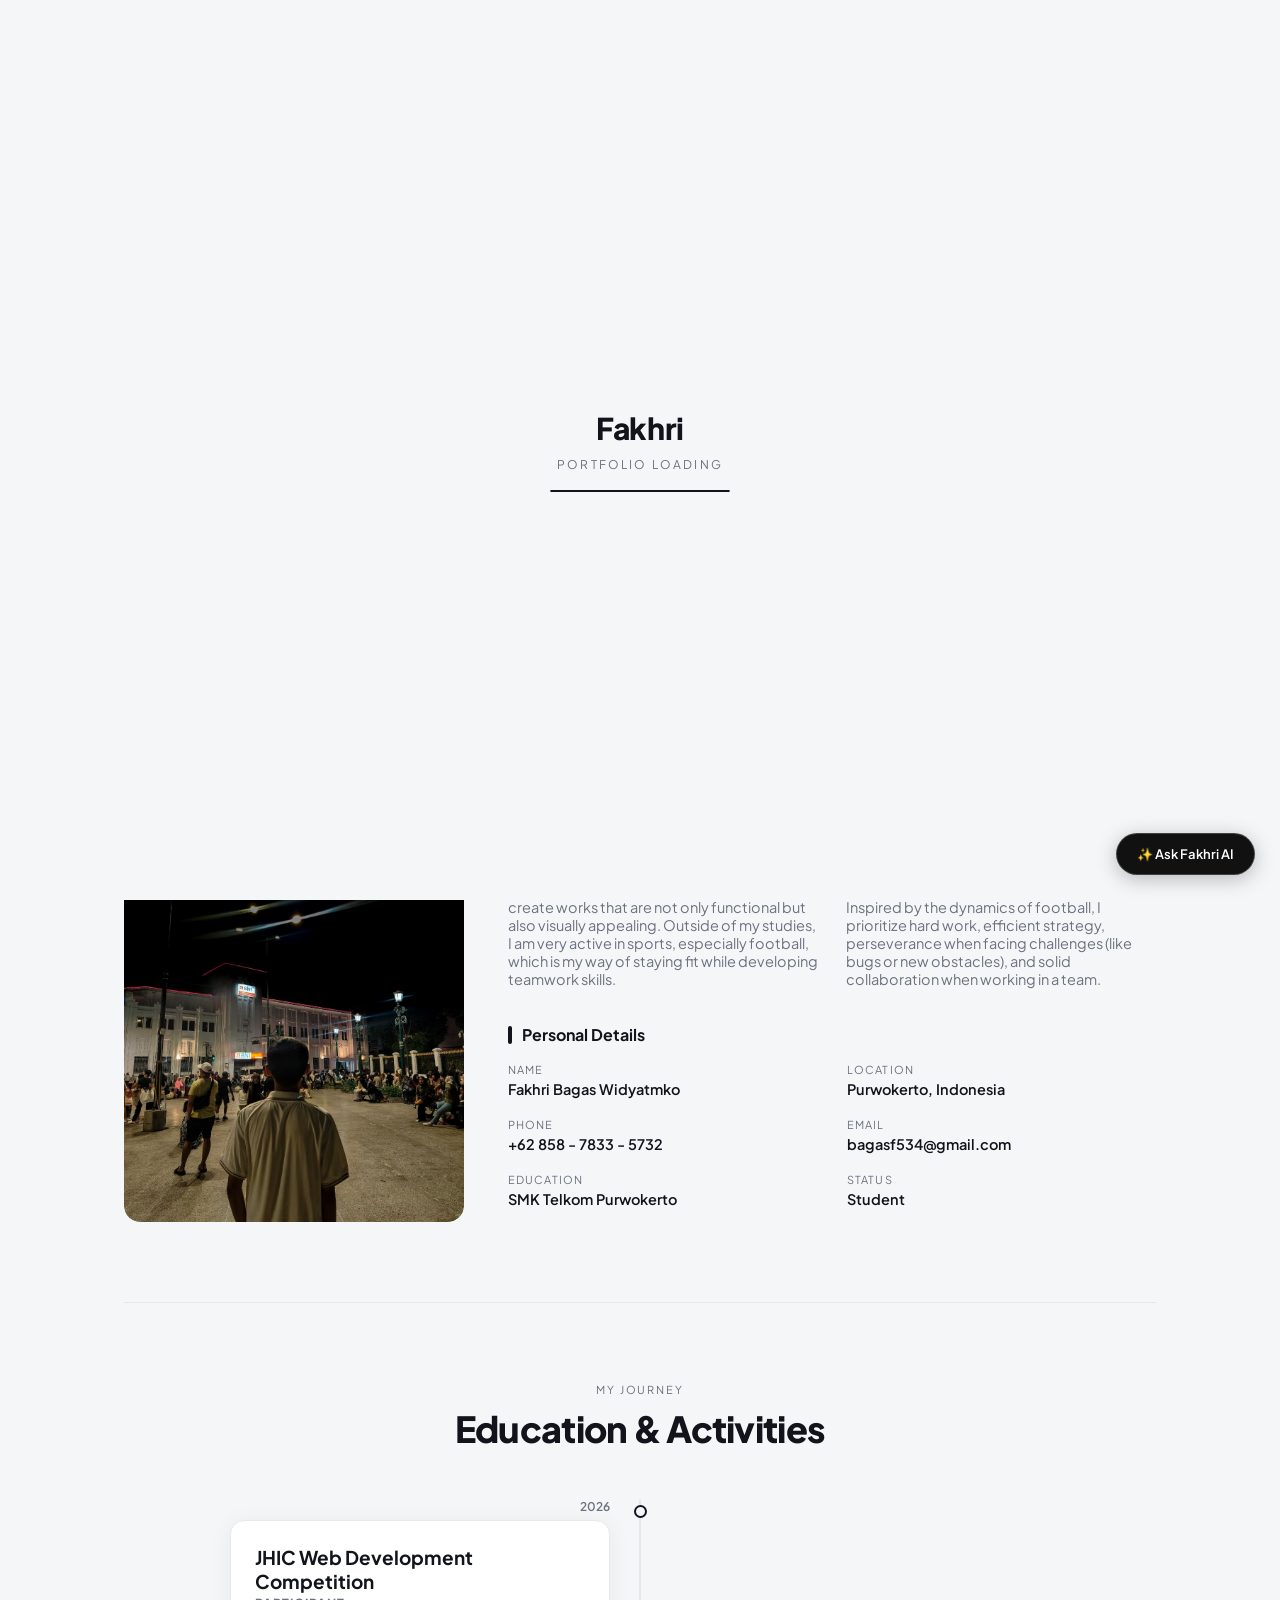
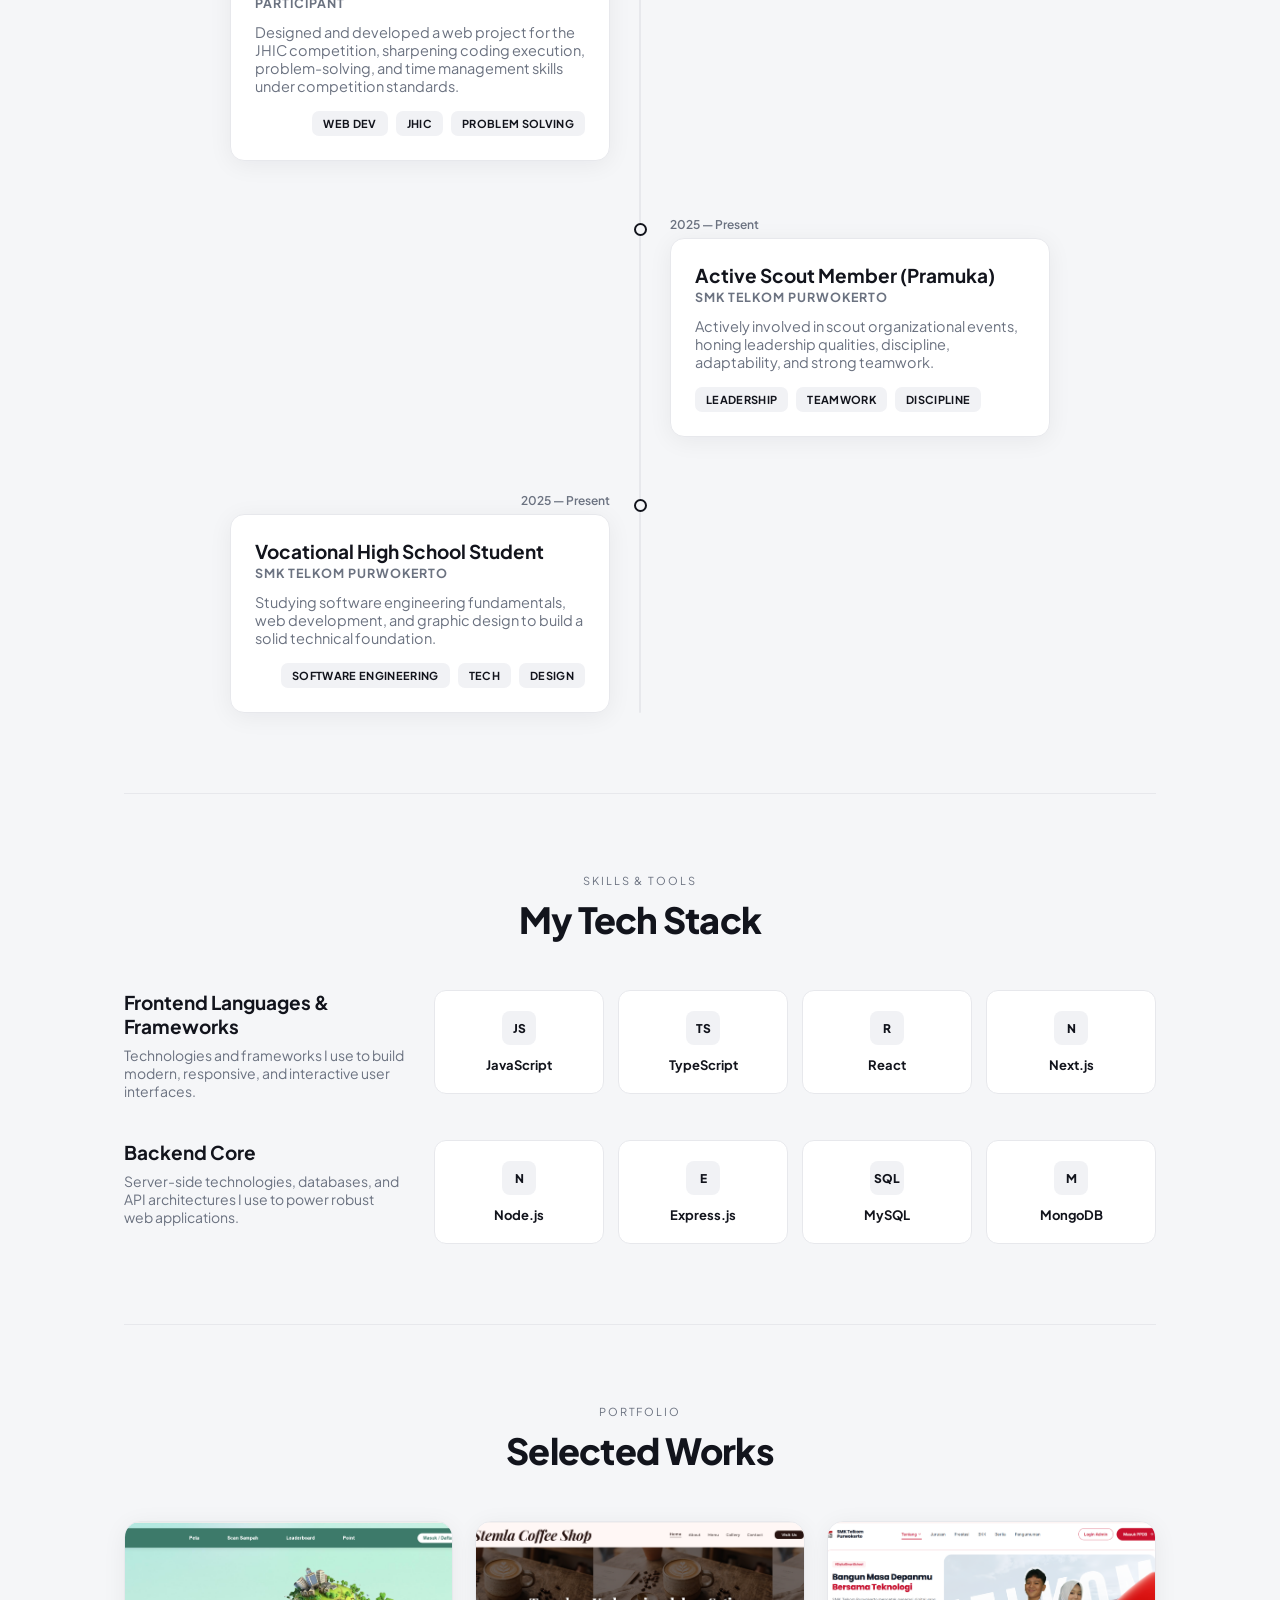
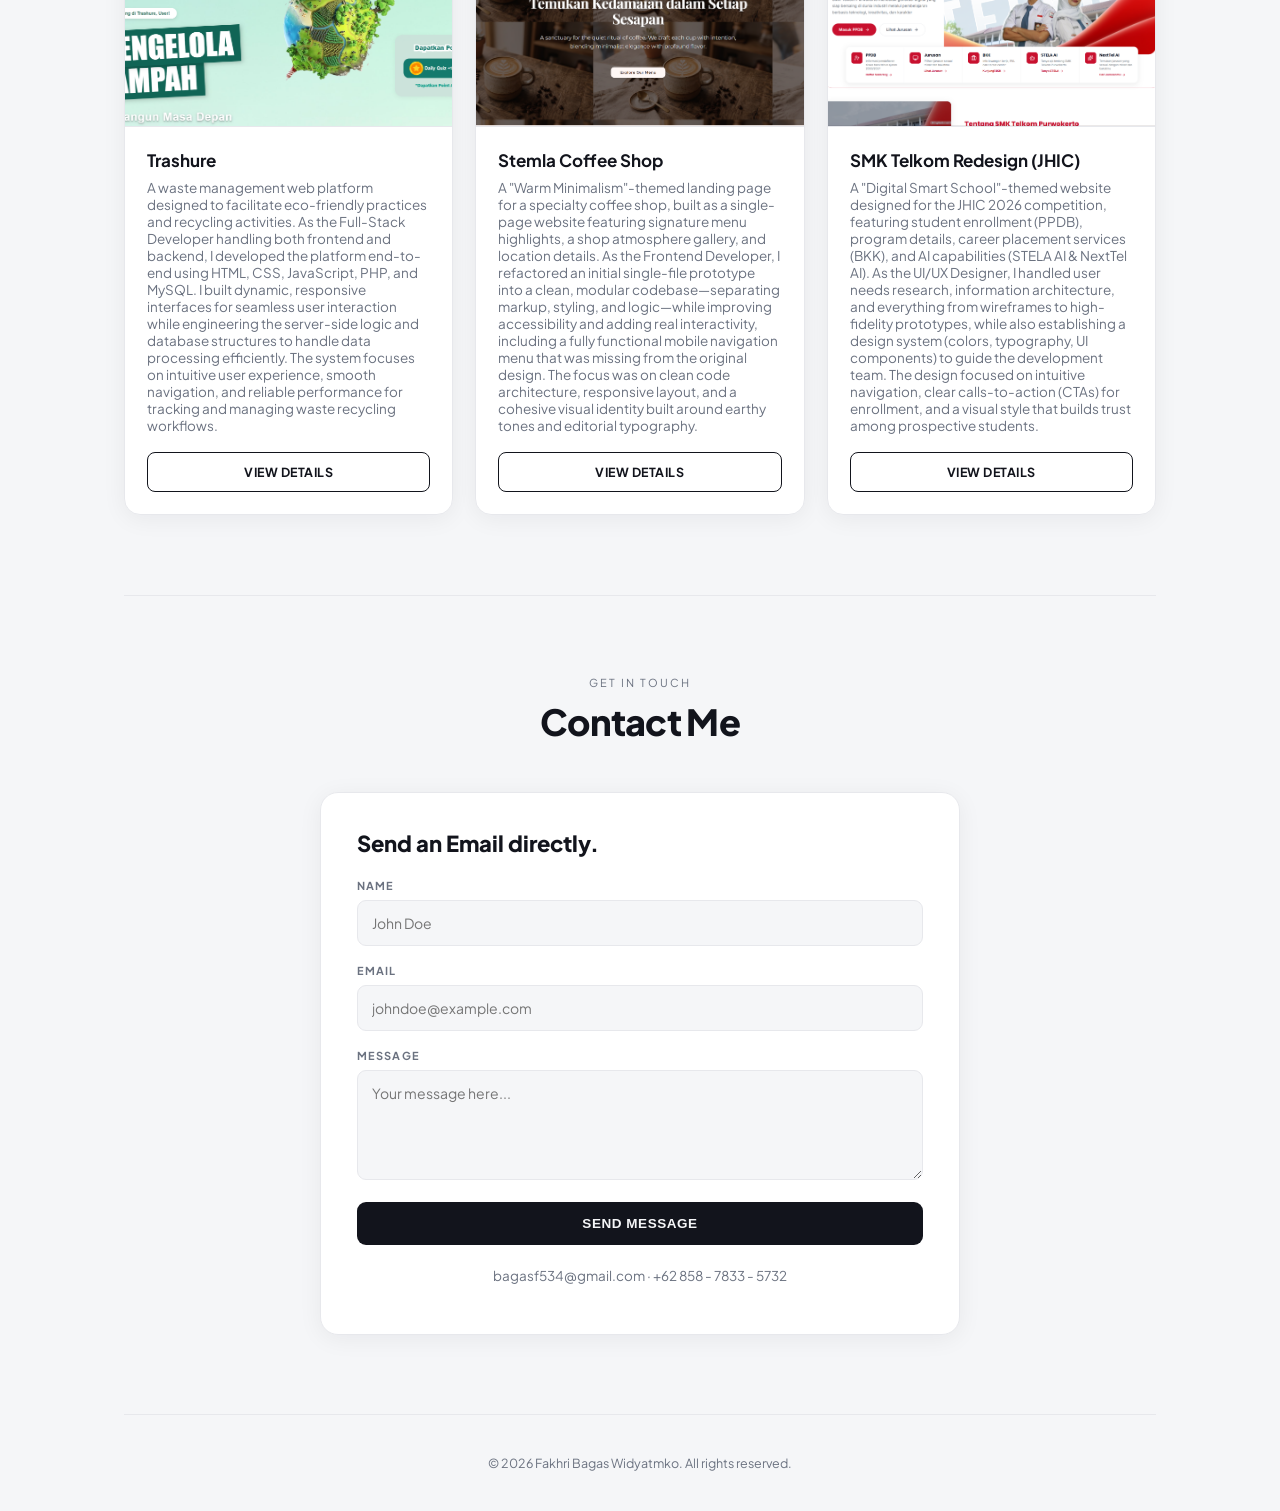
==== commit aa46b00b: "chat bot" ====
--- a/index.html
+++ b/index.html
@@ -271,11 +271,41 @@
   <footer>© 2026 Fakhri Bagas Widyatmko. All rights reserved.</footer>
 </div>
 
+<!-- ===== FLOATING CHATBOT WIDGET ===== -->
+<div id="ai-chat-widget" style="position: fixed; bottom: 25px; right: 25px; z-index: 9999;">
+  <!-- Tombol Melayang -->
+  <button id="chat-toggle-btn" style="background-color: #111; color: #fff; border: 1px solid rgba(255,255,255,0.2); border-radius: 50px; padding: 12px 20px; font-family: 'Plus Jakarta Sans', sans-serif; font-size: 13px; font-weight: 600; cursor: pointer; box-shadow: 0 4px 20px rgba(0,0,0,0.25); display: flex; align-items: center; gap: 8px; transition: transform 0.2s ease;">
+    <span>✨ Ask Fakhri AI</span>
+  </button>
+
+  <!-- Jendela Pop-up Chat -->
+  <div id="chat-box" style="display: none; position: absolute; bottom: 65px; right: 0; width: 330px; height: 420px; background: #ffffff; border-radius: 16px; box-shadow: 0 10px 30px rgba(0,0,0,0.2); border: 1px solid #e5e7eb; flex-direction: column; overflow: hidden; font-family: 'Plus Jakarta Sans', sans-serif;">
+    <div style="background: #111; color: #fff; padding: 14px 16px; font-weight: 600; font-size: 14px; display: flex; justify-content: space-between; align-items: center;">
+      <div style="display: flex; align-items: center; gap: 8px;">
+        <span style="width: 8px; height: 8px; background: #10b981; border-radius: 50%;"></span>
+        <span>Fakhri Assistant</span>
+      </div>
+      <span id="close-chat" style="cursor: pointer; font-size: 18px; line-height: 1;">&times;</span>
+    </div>
+    <div id="chat-messages" style="flex: 1; padding: 14px; overflow-y: auto; font-size: 13px; color: #111; display: flex; flex-direction: column; gap: 8px;">
+      <div style="background: #f3f4f6; padding: 10px 14px; border-radius: 12px; border-bottom-left-radius: 2px; max-width: 85%; line-height: 1.4;">
+        Halo! Saya asisten virtual Fakhri. Ada yang ingin kamu tanyakan tentang skill, proyek, atau pengalaman Fakhri?
+      </div>
+    </div>
+    <div style="padding: 10px 12px; border-top: 1px solid #f3f4f6; display: flex; gap: 6px; background: #fff;">
+      <input type="text" id="chat-input" placeholder="Tanyakan sesuatu..." style="flex: 1; border: 1px solid #e5e7eb; border-radius: 8px; padding: 8px 12px; font-size: 12px; outline: none; font-family: inherit;">
+      <button id="send-btn" style="background: #111; color: #fff; border: none; padding: 8px 14px; border-radius: 8px; cursor: pointer; font-size: 12px; font-weight: 600; font-family: inherit;">Send</button>
+    </div>
+  </div>
+</div>
+
 <script src="js/theme.js"></script>
 <script src="js/loader.js"></script>
 <script src="js/typewriter.js"></script>
 <script src="js/scroll-effects.js"></script>
 <script src="js/contact.js"></script>
+<!-- SKRIP CHATBOT -->
+<script src="js/chatbot.js"></script>
 
 </body>
 </html>
